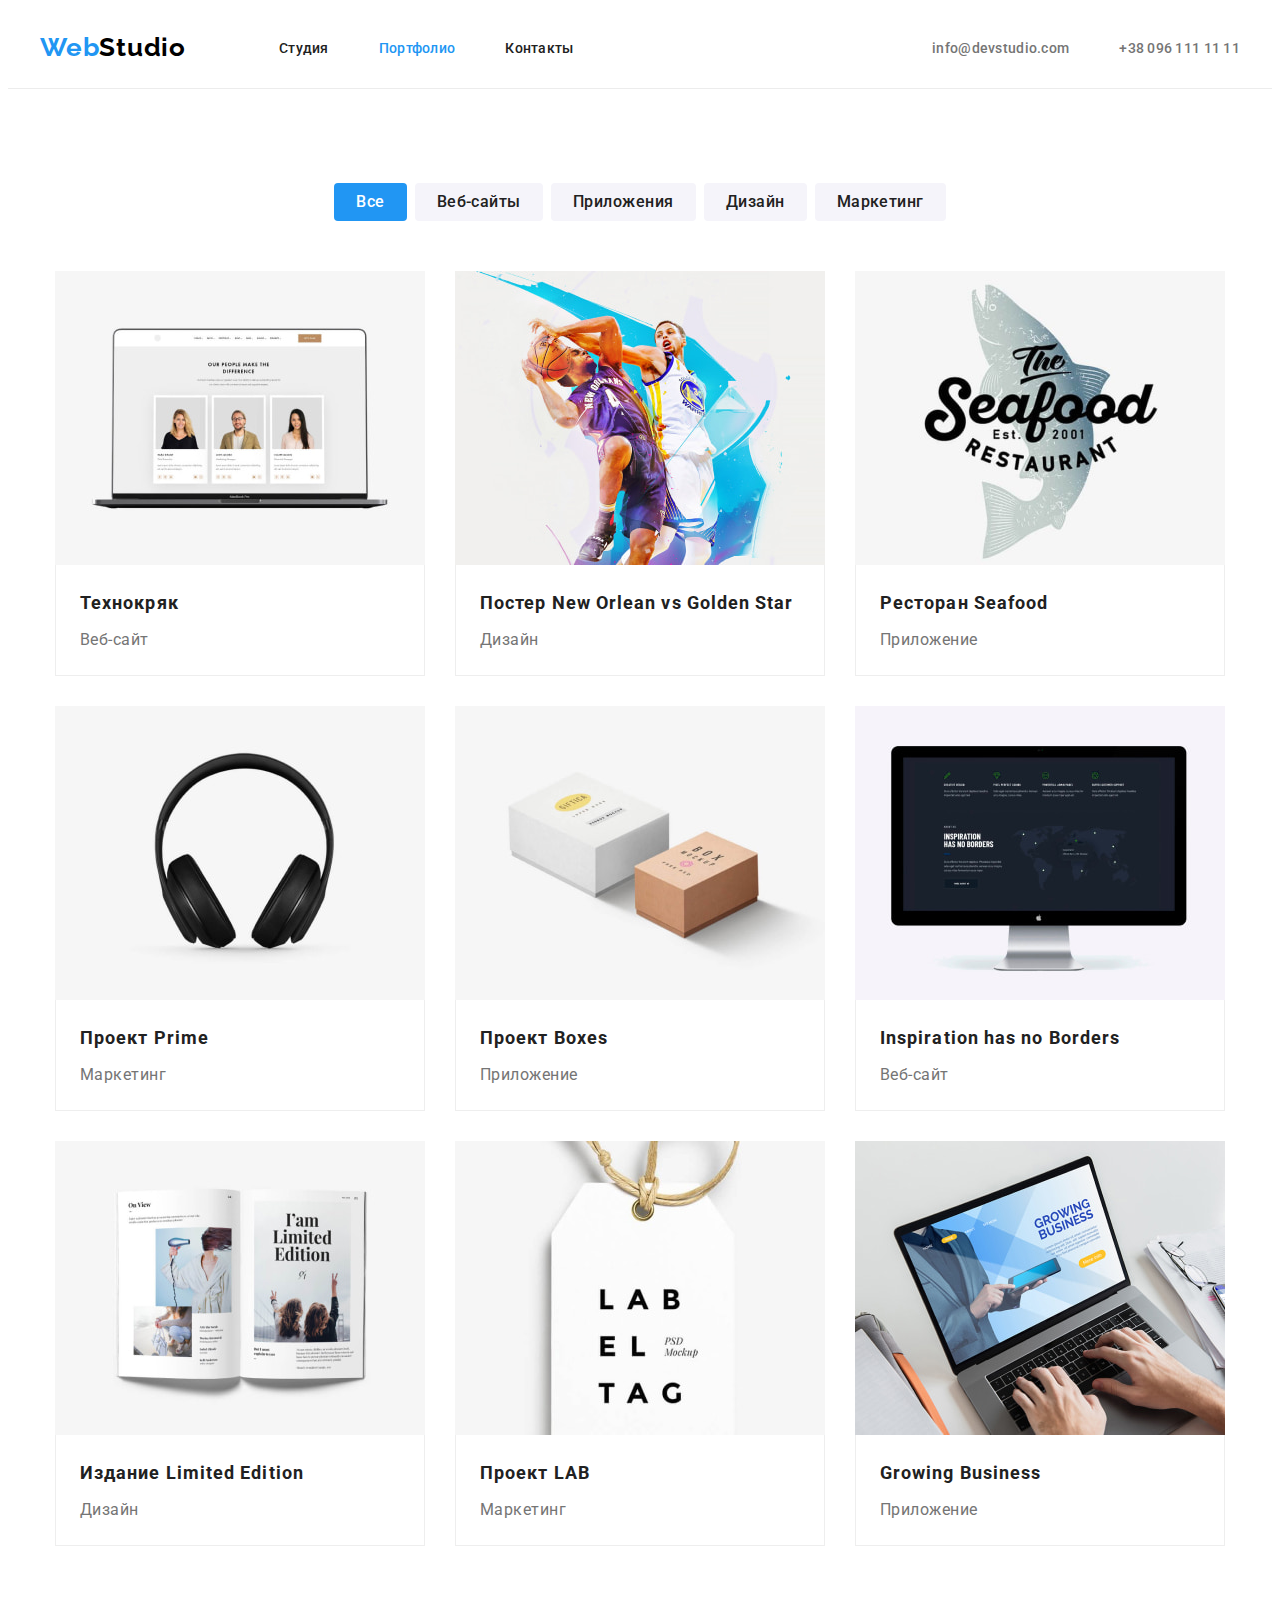
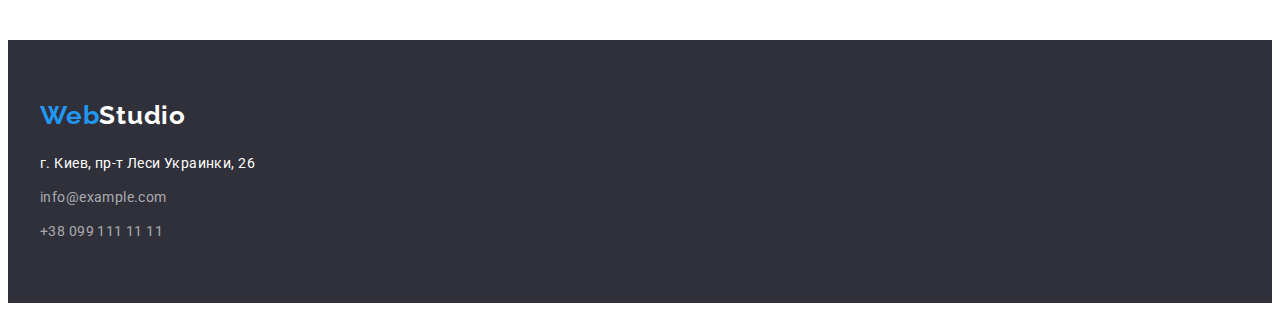
==== portfolio.html @ 7beeae67 "Initial commit" ====
<!DOCTYPE html>
<html lang="ru">
  <head>
    <meta charset="UTF-8" />
    <meta http-equiv="X-UA-Compatible" content="IE=edge" />
    <meta name="viewport" content="width=device-width, initial-scale=1.0" />
    <title>WebStudio</title>
    <!-- Normolize start -->
    <link
      rel="stylesheet"
      href="https://cdnjs.cloudflare.com/ajax/libs/modern-normalize/1.1.0/modern-normalize.min.css"
      integrity="sha512-wpPYUAdjBVSE4KJnH1VR1HeZfpl1ub8YT/NKx4PuQ5NmX2tKuGu6U/JRp5y+Y8XG2tV+wKQpNHVUX03MfMFn9Q=="
      crossorigin="anonymous"
      referrerpolicy="no-referrer"
    />
    <!-- Normolize end -->

    <!-- Fonts stars -->
    <link rel="preconnect" href="https://fonts.googleapis.com" />
    <link rel="preconnect" href="https://fonts.gstatic.com" crossorigin />
    <link
      href="https://fonts.googleapis.com/css2?family=Raleway:wght@700&family=Roboto:wght@400;500;700;900&display=swap"
      rel="stylesheet"
    />
    <link rel="stylesheet" href="./css/style.css" />
    <!-- Fonts and -->
  </head>
  <body>
    <!--Hedear section-->
    <header class="header">
      <div class="container header-container">
        <nav class="header-nav">
          <a class="logo-link link" href="./index.html"
            ><span class="logo-header-style">Web</span>Studio</a
          >
          <ul class="header-list list">
            <li class="header-item sectiontem">
              <a class="header-link link" href="./index.html">Студия</a>
            </li>
            <li class="header-item">
              <a class="header-link header-link-current link" href="#">Портфолио</a>
            </li>
            <li class="header-item">
              <a class="header-link link" href="#">Контакты</a>
            </li>
          </ul>
        </nav>

        <ul class="header-contacts list">
          <li class="contacts-item">
            <a class="contacts-link-maill link" href="mailto:info@devstudio.com"
              >info@devstudio.com</a
            >
          </li>
          <li class="contacts-item">
            <a class="contacts-link link" href="tel:+380961111111">+38 096 111 11 11</a>
          </li>
        </ul>
      </div>
    </header>
    <!-- Main section -->
    <main>
      <section class="portfolio section">
        <div class="container">
          <h1 class="visually-hidden">Примеры проектов</h1>
          <ul class="button-list list">
            <li class="button-item">
              <button class="portfolio-btn-title" type="button">Все</button>
            </li>
            <li class="button-item">
              <button class="portfolio-btn" type="button">Веб-сайты</button>
            </li>
            <li class="button-item">
              <button class="portfolio-btn" type="button">Приложения</button>
            </li>
            <li class="button-item">
              <button class="portfolio-btn" type="button">Дизайн</button>
            </li>
            <li class="button-item">
              <button class="portfolio-btn" type="button">Маркетинг</button>
            </li>
          </ul>

          <div class="container">
            <ul class="portfolio-list list">
              <li class="button-item">
                <a class="link" href="#">
                  <img
                    class="main-link"
                    src="./img/our-projecks/img11.jpg"
                    alt="Экран с открытым сайтом"
                    width="370"
                    height="294"
                  />
                  <div class="portfolio-card">
                    <h2 class="main-title-txt">Технокряк</h2>
                    <p class="main-txt">Веб-сайт</p>
                  </div></a
                >
              </li>

              <li class="button-item">
                <a class="link" href="#">
                  <img
                    class="main-link"
                    src="./img/our-projecks/img12.jpg"
                    alt="Два баскетболиста с мячом "
                    width="370"
                    height="294"
                  />
                  <div class="portfolio-card">
                    <h2 class="main-title-txt">Постер New Orlean vs Golden Star</h2>
                    <p class="main-txt">Дизайн</p>
                  </div></a
                >
              </li>

              <li class="button-item">
                <a class="link" href="#">
                  <img
                    class="main-link"
                    src="./img/our-projecks/img13.jpg"
                    alt="Изображени рыбы на логотипе"
                    width="370"
                    height="294"
                  />
                  <div class="portfolio-card">
                    <h2 class="main-title-txt">Ресторан Seafood</h2>
                    <p class="main-txt">Приложение</p>
                  </div></a
                >
              </li>

              <li class="button-item">
                <a class="link" href="#">
                  <img
                    class="main-link"
                    src="./img/our-projecks/img14.jpg"
                    alt="Наушники"
                    width="370"
                    height="294"
                  />
                  <div class="portfolio-card">
                    <h2 class="main-title-txt">Проект Prime</h2>
                    <p class="main-txt">Маркетинг</p>
                  </div></a
                >
              </li>

              <li class="button-item">
                <a class="link" href="#">
                  <img
                    class="main-link"
                    src="./img/our-projecks/img15.jpg"
                    alt="Коробки"
                    width="370"
                    height="294"
                  />
                  <div class="portfolio-card">
                    <h2 class="main-title-txt">Проект Boxes</h2>
                    <p class="main-txt">Приложение</p>
                  </div></a
                >
              </li>

              <li class="button-item">
                <a class="link" href="#">
                  <img
                    class="main-link"
                    src="./img/our-projecks/img16.jpg"
                    alt="Веб-сайт на мониторе"
                    width="370"
                    height="294"
                  />
                  <div class="portfolio-card">
                    <h2 class="main-title-txt">Inspiration has no Borders</h2>
                    <p class="main-txt">Веб-сайт</p>
                  </div></a
                >
              </li>

              <li class="button-item">
                <a class="link" href="#">
                  <img
                    class="main-link"
                    src="./img/our-projecks/img17.jpg"
                    alt="Журнал со статьями"
                    width="370"
                    height="294"
                  />
                  <div class="portfolio-card">
                    <h2 class="main-title-txt">Издание Limited Edition</h2>
                    <p class="main-txt">Дизайн</p>
                  </div></a
                >
              </li>

              <li class="button-item">
                <a class="link" href="#">
                  <img
                    class="main-link"
                    src="./img/our-projecks/img18.jpg"
                    alt="Бирка с названием компании"
                    width="370"
                    height="294"
                  />
                  <div class="portfolio-card">
                    <h2 class="main-title-txt">Проект LAB</h2>
                    <p class="main-txt">Маркетинг</p>
                  </div></a
                >
              </li>

              <li class="button-item">
                <a class="link" href="#"
                  ><img
                    class="main-link"
                    src="./img/our-projecks/img19.jpg"
                    alt="Парень работает на ноутбуке"
                  />
                  <div class="portfolio-card">
                    <h2 class="main-title-txt">Growing Business</h2>
                    <p class="main-txt">Приложение</p>
                  </div></a
                >
              </li>
            </ul>
          </div>
        </div>
      </section>
    </main>
    <!--Footer-->
    <footer class="footer">
      <div class="container">
        <a class="logo-link-footer link" href="./index.html"
          >Web<span class="logo-footer-style">Studio</span></a
        >
        <address class="contacts-adress">
          <ul class="footer-list list">
            <li class="footer-item">
              <a
                class="footer-link-adress link"
                href="https://goo.gl/maps/LD3qGKkn1cbZS82x6"
                target="_blank"
                rel="noopener noreferrer"
                >г. Киев, пр-т Леси Украинки, 26</a
              >
            </li>
            <li class="footer-item">
              <a class="footer-link link" href="mailto:info@example.com">info@example.com</a>
            </li>
            <li class="footer-item">
              <a class="footer-link link" href="tel:+380991111111">+38 099 111 11 11</a>
            </li>
          </ul>
        </address>
      </div>
    </footer>
  </body>
</html>
---- css/style.css ----
:root {
  /* ===============================Founts */
  --main-front: 'Roboto', sans-serif;
  --secondary-front: 'Raleway', sans-serif;
  /* ===============================Text colors */
  --contacts-txt-cl: rgba(255, 255, 255, 0.6);
  --maim-txt-cl: #212121;
  --p-txt-cl: #757575;
  --logo-txt-cl: #000000;
  /*=============================== bg colors */
  --dark-bg-cl: #2f303a;
  --our-team-bg-cl: #f5f4fa;
  --header-bg-cl: #ffffff;
  --button-bg-cl: #2196f3;
  --line-bg-cl: #e5e5e5;
  --button-main-bg-cl: #188ce8;
  /* ===============================Other color */
}

/* ==============================Reset styles */

h1,
h2,
h3,
h4,
h5,
h6,
p {
  margin: 0;
}
.link {
  text-decoration: none;
  color: currentColor;
}
.list {
  list-style: none;
  padding: 0;
  margin: 0;
}

body {
  font-family: var(--main-front);
  color: var(--maim-txt-cl);
  background-color: var(--header-bg-cl);
  font-size: 14px;
  letter-spacing: 0.03em;
}

.visually-hidden {
  position: absolute;
  width: 1px;
  height: 1px;
  margin: -1px;
  border: 0;
  padding: 0;

  white-space: nowrap;
  clip-path: inset(100%);
  clip: rect(0 0 0 0);
  overflow: hidden;
}
/* ==============================Base styles */

img {
  display: block;
  max-width: 100%;
  height: auto;
}

.section {
  padding-top: 94px;
  padding-bottom: 94px;
}

.container {
  width: 1200px;
  padding-left: 15px;
  padding-right: 15px;
  margin-left: auto;
  margin-right: auto;

  /* outline: 2px solid red;
  outline-offset: -2px; */
}

/* ==============================Hedear section */

.header {
  box-sizing: content-box;
  border-bottom: 1px solid #ececec;
}

.header-nav {
  margin-right: auto;
  display: flex;
  align-items: center;
}

.header-container {
  display: flex;
  align-items: center;
  padding-top: 24px;
  padding-bottom: 25px;
}

.header-list {
  display: flex;
}

.logo-link {
  font-family: var(--secondary-front);
  font-weight: 700;
  font-size: 26px;
  line-height: calc(31 / 26);
  letter-spacing: 0.03em;
  color: var(--logo-txt-cl);
  margin-right: 93px;
}

.logo-header-style {
  font-weight: 700;
  font-size: 26px;
  line-height: calc(31 / 26);
  letter-spacing: 0.03em;
  color: var(--button-bg-cl);
}

.header-item {
  margin-right: 50px;
}

.header-item:last-child {
  margin-right: 0;
}

.header-link {
  padding-top: 32px;
  padding-bottom: 32px;
  font-weight: 500;
  font-size: 14px;
  line-height: calc(16 / 14);
  letter-spacing: 0.02em;
  color: var(--maim-txt-cl);
}

.header-link:hover,
.header-link:focus,
.contacts-link-maill:hover,
.contacts-link-maill:focus,
.contacts-link:focus,
.contacts-link:hover {
  color: var(--button-bg-cl);
}

.header-link-current {
  color: var(--button-bg-cl);
}

.contacts-link {
  padding-top: 32px;
  padding-bottom: 32px;
  font-weight: 500;
  font-size: 14px;
  line-height: calc(16 / 14);
  letter-spacing: 0.02em;
  color: var(--p-txt-cl);
}

.header-contacts {
  display: flex;
}

.contacts-item + .contacts-item {
  margin-left: 50px;
}

.contacts-link-maill {
  padding-top: 32px;
  padding-bottom: 32px;
  font-weight: 500;
  font-size: 14px;
  line-height: calc(16 / 14);
  letter-spacing: 0.02em;
  color: var(--p-txt-cl);
}

/* ==============================Hero section */
.hero {
  background-color: var(--dark-bg-cl);
  text-align: center;
  padding: 200px 0;
}

.main-title {
  margin-bottom: 30px;
  margin-left: auto;
  margin-right: auto;
  font-weight: 900;
  font-size: 44px;
  width: 696px;
  line-height: calc(60 / 44);
  letter-spacing: 0.06em;
  color: var(--header-bg-cl);
  text-transform: uppercase;
}

.hero-button {
  padding-top: 10px;
  padding-right: 32px;
  padding-bottom: 10px;
  padding-left: 32px;
  font-family: inherit;
  font-weight: 700;
  font-size: 16px;
  line-height: calc(30 / 16);
  letter-spacing: 0.06em;
  color: var(--header-bg-cl);
  background-color: var(--button-bg-cl);
  cursor: pointer;
  box-shadow: 0px 4px 4px rgba(0, 0, 0, 0.15);
  border-radius: 4px;
  border: none;
}

.hero-button:hover,
.hero-button:focus {
  background-color: var(--button-main-bg-cl);
}

/* ==============================About section */

.about {
  padding-bottom: 0;
}

.about-list {
  display: flex;
  justify-content: flex-start;
  gap: 30px;
}

.about-item {
  flex-basis: 270px;
}

.about-title {
  margin-bottom: 10px;
  font-weight: 700;
  font-size: 14px;
  line-height: calc(16 / 14);
  letter-spacing: 0.03em;
  text-transform: uppercase;
  color: var(--maim-txt-cl);
}

.about-uppertitle {
  font-size: 14px;
  line-height: calc(24 / 14);
  letter-spacing: 0.03em;
  color: var(--p-txt-cl);
}

/* ==============================Our work+Our team */
.our-team {
  background-color: var(--our-team-bg-cl);
}

.our-team-item {
  background-color: var(--header-bg-cl);

  box-shadow: 0px 1px 3px rgba(0, 0, 0, 0.12), 0px 1px 1px rgba(0, 0, 0, 0.14),
    0px 2px 1px rgba(0, 0, 0, 0.2);
  border-radius: 0px 0px 4px 4px;
}

.our-work-list,
.our-team-list {
  display: flex;
  gap: 30px;
}

.our-work-title,
.team-title {
  margin-bottom: 50px;
  text-align: center;
  font-weight: 700;
  font-size: 36px;
  line-height: calc(42 / 36);
  letter-spacing: 0.03em;
  color: var(--maim-txt-cl);
}

.our-team-link {
  box-sizing: border-box;
}

.our-team-txt {
  margin-bottom: 10px;
  font-weight: 500;
  font-size: 16px;
  line-height: calc(19 / 16);
  letter-spacing: 0.03em;
  color: var(--maim-txt-cl);
}

.speciality {
  font-size: 16px;
  line-height: calc(19 / 16);
  letter-spacing: 0.03em;
  color: var(--p-txt-cl);
}

.card {
  padding: 30px 0;
  text-align: center;
}

/* ==============================Main Portfolio*/

.button-list {
  display: flex;
  justify-content: center;
  gap: 8px;
  margin-bottom: 50px;
}

.portfolio-btn {
  padding-top: 6px;
  padding-right: 22px;
  padding-bottom: 6px;
  padding-left: 22px;
  font-family: var(--main-front);
  font-weight: 500;
  font-size: 16px;
  line-height: calc(26 / 16);
  letter-spacing: 0.03em;
  color: var(--maim-txt-cl);
  background-color: var(--our-team-bg-cl);
  cursor: pointer;
  border: none;
  border-radius: 4px;
}

.portfolio-btn-title {
  padding-top: 6px;
  padding-right: 22px;
  padding-bottom: 6px;
  padding-left: 22px;
  font-family: var(--main-front);
  font-weight: 500;
  font-size: 16px;
  line-height: calc(26 / 16);
  letter-spacing: 0.03em;
  color: var(--header-bg-cl);
  background-color: var(--button-bg-cl);
  cursor: pointer;
  border: none;
  border-radius: 4px;
}

.portfolio-list {
  display: flex;
  gap: 30px;
  flex-wrap: wrap;
}

.portfolio-card {
  border-left: 1px solid #eeeeee;
  border-right: 1px solid #eeeeee;
  border-bottom: 1px solid #eeeeee;
  padding: 20px 24px;
}

.main-txt {
  font-size: 16px;
  line-height: calc(30 / 16);
  letter-spacing: 0.03em;
  color: var(--p-txt-cl);
}
.main-title-txt {
  font-weight: 700;
  font-size: 18px;
  line-height: calc(36 / 18);
  letter-spacing: 0.06em;
  color: var(--maim-txt-cl);
  margin-bottom: 4px;
}

.portfolio-btn:hover,
.portfolio-btn:focus {
  background-color: var(--button-bg-cl);
  color: var(--header-bg-cl);
}

/* ==============================Footer */
.logo-link-footer {
  font-family: var(--secondary-front);
  font-weight: 700;
  font-size: 26px;
  line-height: calc(31 / 26);
  letter-spacing: 0.03em;
  color: var(--button-bg-cl);
}

.logo-footer-style {
  font-weight: 700;
  font-size: 26px;
  line-height: calc(31 / 26);
  letter-spacing: 0.03em;
  color: var(--header-bg-cl);
}

.footer {
  background-color: var(--dark-bg-cl);
  padding-top: 60px;
  padding-bottom: 60px;
}

.footer-item {
  margin-bottom: 10px;
}

.footer-item:last-child {
  margin: 0;
}

.footer-link-adress {
  font-weight: 400;
  font-size: 14px;
  line-height: calc(24 / 14);
  letter-spacing: 0.03em;
  color: var(--header-bg-cl);
}

.footer-link {
  font-weight: 400;
  font-size: 14px;
  line-height: calc(24 / 14);
  letter-spacing: 0.03em;
  color: var(--contacts-txt-cl);
}

.contacts-adress {
  font-style: normal;
  margin-top: 20px;
}

.footer-link:hover,
.footer-link:focus {
  color: var(--header-bg-cl);
}
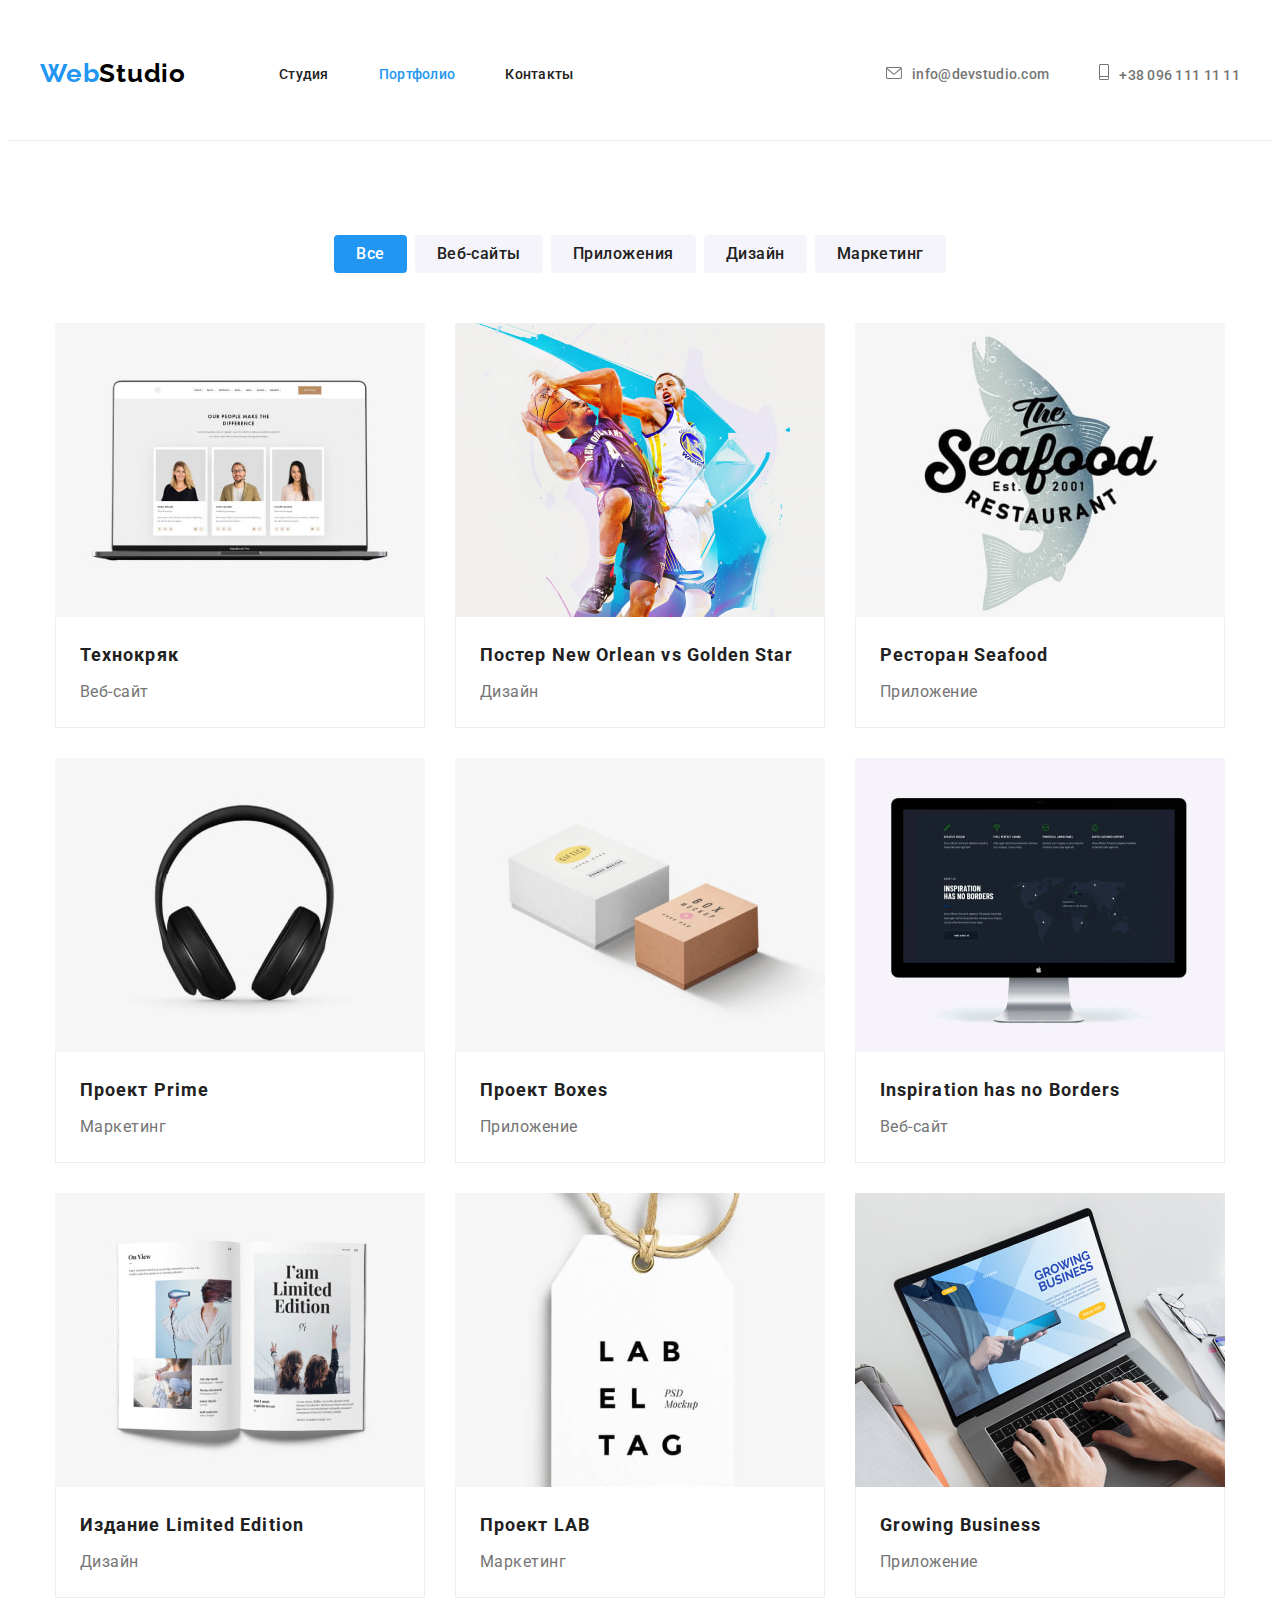
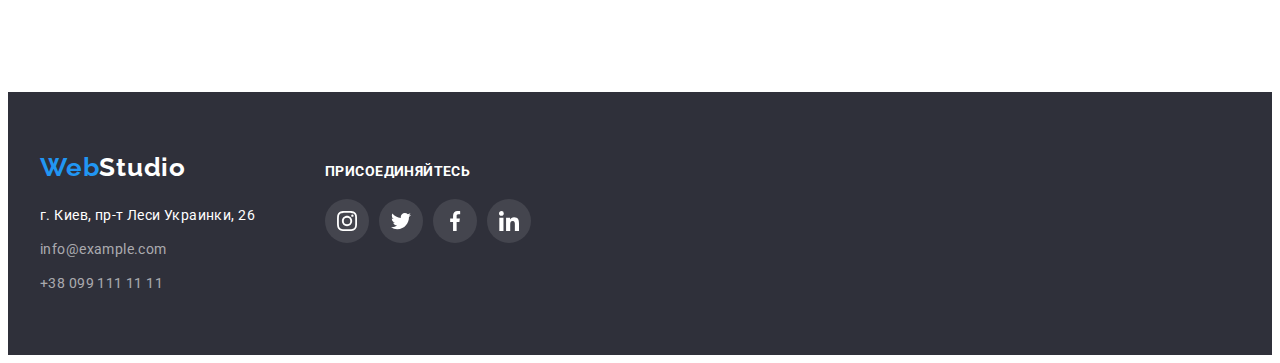
==== commit 885b5c94: "Дз 4 первая проверка" ====
--- a/portfolio.html
+++ b/portfolio.html
@@ -49,11 +49,17 @@
         <ul class="header-contacts list">
           <li class="contacts-item">
             <a class="contacts-link-maill link" href="mailto:info@devstudio.com"
+              ><svg class="header-icons" width="16" height="12">
+                <use href="./img/icons.svg#icon-envelope"></use></svg
               >info@devstudio.com</a
             >
           </li>
           <li class="contacts-item">
-            <a class="contacts-link link" href="tel:+380961111111">+38 096 111 11 11</a>
+            <a class="contacts-link link" href="tel:+380961111111">
+              <svg class="header-icons" width="10" height="16">
+                <use href="./img/icons.svg#icon-vector"></use></svg
+              >+38 096 111 11 11</a
+            >
           </li>
         </ul>
       </div>
@@ -231,29 +237,80 @@
     </main>
     <!--Footer-->
     <footer class="footer">
-      <div class="container">
-        <a class="logo-link-footer link" href="./index.html"
-          >Web<span class="logo-footer-style">Studio</span></a
-        >
-        <address class="contacts-adress">
-          <ul class="footer-list list">
-            <li class="footer-item">
+      <div class="container footer-container">
+        <div class="footer-address">
+          <a class="logo-link-footer link" href="./index.html"
+            >Web<span class="logo-footer-style">Studio</span></a
+          >
+          <address class="contacts-adress">
+            <ul class="footer-list list">
+              <li class="footer-item">
+                <a
+                  class="footer-link-adress link"
+                  href="https://goo.gl/maps/LD3qGKkn1cbZS82x6"
+                  target="_blank"
+                  rel="noopener noreferrer"
+                  >г. Киев, пр-т Леси Украинки, 26</a
+                >
+              </li>
+              <li class="footer-item">
+                <a class="footer-link link" href="mailto:info@example.com">info@example.com</a>
+              </li>
+              <li class="footer-item">
+                <a class="footer-link link" href="tel:+380991111111">+38 099 111 11 11</a>
+              </li>
+            </ul>
+          </address>
+        </div>
+        <div class="footer-icons">
+          <h2 class="footer-icons-txt">присоединяйтесь</h2>
+          <ul class="footer-icons-list list">
+            <li class="footer-icons-item">
               <a
-                class="footer-link-adress link"
-                href="https://goo.gl/maps/LD3qGKkn1cbZS82x6"
+                class="footer-icons-link"
+                href="#"
                 target="_blank"
                 rel="noopener noreferrer"
-                >г. Киев, пр-т Леси Украинки, 26</a
-              >
-            </li>
-            <li class="footer-item">
-              <a class="footer-link link" href="mailto:info@example.com">info@example.com</a>
-            </li>
-            <li class="footer-item">
-              <a class="footer-link link" href="tel:+380991111111">+38 099 111 11 11</a>
+                aria-label="instagream"
+                ><svg class="footer-icon" width="20" height="20">
+                  <use href="./img/icons.svg#icon-instagram"></use></svg
+              ></a>
+            </li>
+            <li>
+              <a
+                class="footer-icons-link"
+                href="#"
+                target="_blank"
+                rel="noopener noreferrer"
+                aria-label="twitter"
+                ><svg class="footer-icon" width="20" height="20">
+                  <use href="./img/icons.svg#icon-twitter"></use></svg
+              ></a>
+            </li>
+            <li>
+              <a
+                class="footer-icons-link"
+                href="#"
+                target="_blank"
+                rel="noopener noreferrer"
+                aria-label="facebook"
+                ><svg class="footer-icon" width="20" height="20">
+                  <use href="./img/icons.svg#icon-facebook"></use></svg
+              ></a>
+            </li>
+            <li>
+              <a
+                class="footer-icons-link"
+                href="#"
+                target="_blank"
+                rel="noopener noreferrer"
+                aria-label="linkedin"
+                ><svg class="footer-icon" width="20" height="20">
+                  <use href="./img/icons.svg#icon-linkedin"></use></svg
+              ></a>
             </li>
           </ul>
-        </address>
+        </div>
       </div>
     </footer>
   </body>
--- a/css/style.css
+++ b/css/style.css
@@ -14,6 +14,7 @@
   --button-bg-cl: #2196f3;
   --line-bg-cl: #e5e5e5;
   --button-main-bg-cl: #188ce8;
+  --icons-bg-cl: #afb1b8;
   /* ===============================Other color */
 }
 
@@ -78,9 +79,6 @@
   padding-right: 15px;
   margin-left: auto;
   margin-right: auto;
-
-  /* outline: 2px solid red;
-  outline-offset: -2px; */
 }
 
 /* ==============================Hedear section */
@@ -168,10 +166,16 @@
 
 .header-contacts {
   display: flex;
+  align-items: center;
 }
 
 .contacts-item + .contacts-item {
   margin-left: 50px;
+}
+
+.contacts-item {
+  display: flex;
+  align-items: center;
 }
 
 .contacts-link-maill {
@@ -185,8 +189,19 @@
 }
 
 /* ==============================Hero section */
+.hero-overley {
+  max-width: 1600px;
+  height: 600px;
+  background-image: url(../img/hero/img-hero.jpg);
+  background-color: rgba(47, 48, 58, 0.4);
+  background-repeat: no-repeat;
+  background-position: center;
+  background-size: cover;
+  margin-left: auto;
+  margin-right: auto;
+}
+
 .hero {
-  background-color: var(--dark-bg-cl);
   text-align: center;
   padding: 200px 0;
 }
@@ -242,8 +257,8 @@
 .about-item {
   flex-basis: 270px;
 }
-
 .about-title {
+  margin-top: 30px;
   margin-bottom: 10px;
   font-weight: 700;
   font-size: 14px;
@@ -280,7 +295,8 @@
 }
 
 .our-work-title,
-.team-title {
+.team-title,
+.our-clients-title {
   margin-bottom: 50px;
   text-align: center;
   font-weight: 700;
@@ -304,6 +320,7 @@
 }
 
 .speciality {
+  margin-bottom: 16px;
   font-size: 16px;
   line-height: calc(19 / 16);
   letter-spacing: 0.03em;
@@ -392,6 +409,48 @@
   color: var(--header-bg-cl);
 }
 
+.button-item:focus,
+.button-item:hover {
+  box-shadow: 0px 1px 1px rgba(0, 0, 0, 0.12), 0px 4px 4px rgba(0, 0, 0, 0.06),
+    1px 4px 6px rgba(0, 0, 0, 0.16);
+}
+
+/* ===========================Our clients */
+
+.our-clients-list {
+  display: flex;
+  align-items: center;
+  justify-content: center;
+  gap: 30px;
+}
+
+.our-clients-image {
+  display: flex;
+  align-items: center;
+  justify-content: center;
+  width: 170px;
+  height: 92px;
+  border: 1px solid var(--icons-bg-cl);
+  border-radius: 4px;
+}
+
+.our-clients-icon {
+  fill: var(--icons-bg-cl);
+}
+
+.our-clients-image:hover,
+.our-clients-image:focus {
+  border: 1px solid var(--button-bg-cl);
+}
+
+.our-clients-image:hover .our-clients-icon {
+  fill: var(--button-bg-cl);
+}
+
+.our-clients-image:focus .socials-icon {
+  fill: var(--button-bg-cl);
+}
+
 /* ==============================Footer */
 .logo-link-footer {
   font-family: var(--secondary-front);
@@ -415,11 +474,16 @@
   padding-top: 60px;
   padding-bottom: 60px;
 }
-
+.footer-container {
+  display: flex;
+  align-items: baseline;
+}
+.contacts-adress {
+  margin-right: 70px;
+}
 .footer-item {
   margin-bottom: 10px;
 }
-
 .footer-item:last-child {
   margin: 0;
 }
@@ -449,3 +513,94 @@
 .footer-link:focus {
   color: var(--header-bg-cl);
 }
+
+/* ================================Socials icons */
+.socials {
+  display: flex;
+  justify-content: center;
+  gap: 10px;
+}
+
+.socials-link {
+  display: flex;
+  align-items: center;
+  justify-content: center;
+  width: 44px;
+  height: 44px;
+  background-color: var(--header-bg-cl);
+  border-radius: 50%;
+}
+
+.socials-icon {
+  fill: var(--icons-bg-cl);
+}
+
+.socials-link:hover,
+.socials-link:focus {
+  background-color: var(--button-bg-cl);
+}
+
+.socials-link:hover .socials-icon {
+  fill: var(--header-bg-cl);
+}
+
+.socials-link:focus .socials-icon {
+  fill: var(--header-bg-cl);
+}
+
+/* =====================================Image About section  */
+
+.about-image {
+  display: block;
+  width: 270px;
+  height: 120px;
+
+  background-color: var(--our-team-bg-cl);
+  border-radius: 4px;
+}
+
+.about-image {
+  display: flex;
+  justify-content: center;
+  align-items: center;
+}
+
+/* ===========================================Header-icons */
+.header-icons {
+  fill: currentColor;
+  margin-right: 10px;
+}
+
+/*=========================================== Footer-icons */
+
+.footer-icons-list {
+  display: flex;
+  gap: 10px;
+}
+
+.footer-icons-txt {
+  margin-bottom: 20px;
+  font-size: 14px;
+  line-height: calc(16 / 14);
+  text-transform: uppercase;
+  color: var(--header-bg-cl);
+}
+
+.footer-icons-link {
+  display: flex;
+  align-items: center;
+  justify-content: center;
+  width: 44px;
+  height: 44px;
+  background-color: rgba(255, 255, 255, 0.1);
+  border-radius: 50%;
+}
+
+.footer-icon {
+  fill: var(--header-bg-cl);
+}
+
+.footer-icons-link:hover,
+.footer-icons-link:focus {
+  background-color: var(--button-bg-cl);
+}
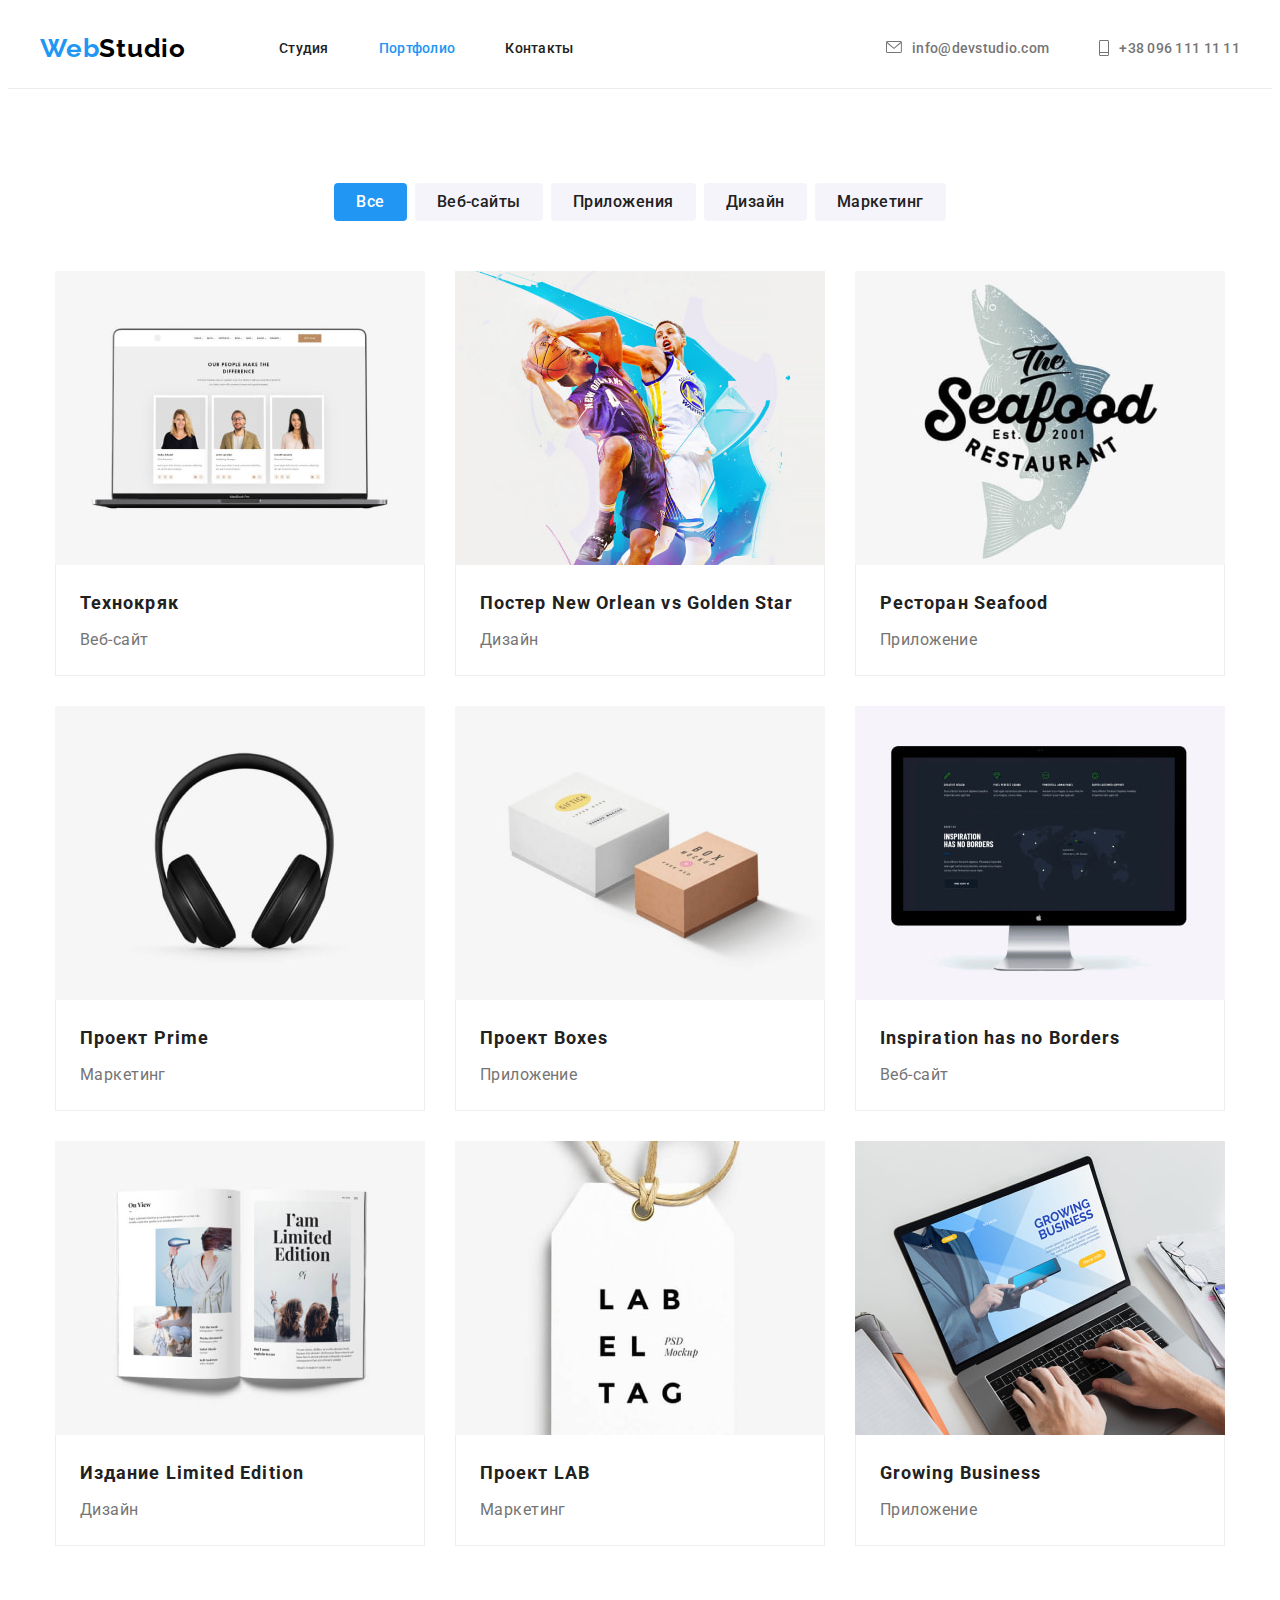
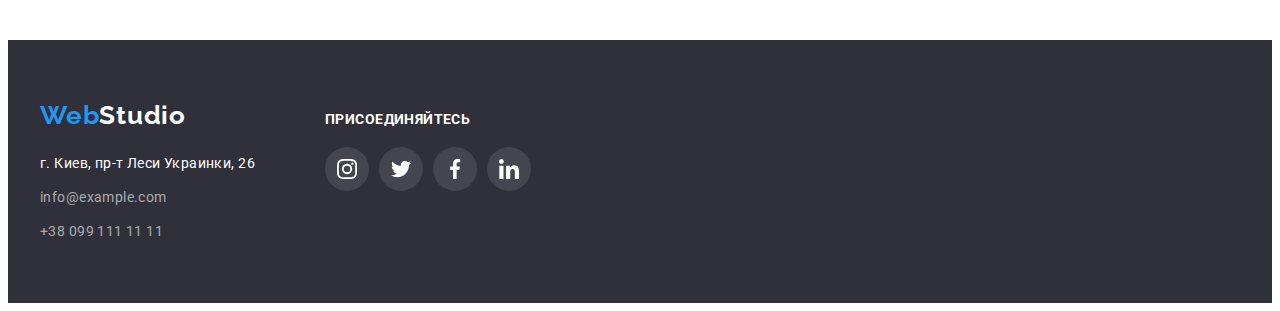
==== commit ce3af525: "Исправления ошибок в css" ====
--- a/portfolio.html
+++ b/portfolio.html
@@ -89,8 +89,8 @@
 
           <div class="container">
             <ul class="portfolio-list list">
-              <li class="button-item">
-                <a class="link" href="#">
+              <li class="portfolio-item">
+                <a class="portfolio-link link" href="#">
                   <img
                     class="main-link"
                     src="./img/our-projecks/img11.jpg"
@@ -105,8 +105,8 @@
                 >
               </li>
 
-              <li class="button-item">
-                <a class="link" href="#">
+              <li class="portfolio-item">
+                <a class="portfolio-link link" href="#">
                   <img
                     class="main-link"
                     src="./img/our-projecks/img12.jpg"
@@ -121,8 +121,8 @@
                 >
               </li>
 
-              <li class="button-item">
-                <a class="link" href="#">
+              <li class="portfolio-item">
+                <a class="portfolio-link link" href="#">
                   <img
                     class="main-link"
                     src="./img/our-projecks/img13.jpg"
@@ -137,8 +137,8 @@
                 >
               </li>
 
-              <li class="button-item">
-                <a class="link" href="#">
+              <li class="portfolio-item">
+                <a class="portfolio-link link" href="#">
                   <img
                     class="main-link"
                     src="./img/our-projecks/img14.jpg"
@@ -153,8 +153,8 @@
                 >
               </li>
 
-              <li class="button-item">
-                <a class="link" href="#">
+              <li class="portfolio-item">
+                <a class="portfolio-link link" href="#">
                   <img
                     class="main-link"
                     src="./img/our-projecks/img15.jpg"
@@ -169,8 +169,8 @@
                 >
               </li>
 
-              <li class="button-item">
-                <a class="link" href="#">
+              <li class="portfolio-item">
+                <a class="portfolio-link link" href="#">
                   <img
                     class="main-link"
                     src="./img/our-projecks/img16.jpg"
@@ -185,8 +185,8 @@
                 >
               </li>
 
-              <li class="button-item">
-                <a class="link" href="#">
+              <li class="portfolio-item">
+                <a class="portfolio-link link" href="#">
                   <img
                     class="main-link"
                     src="./img/our-projecks/img17.jpg"
@@ -201,8 +201,8 @@
                 >
               </li>
 
-              <li class="button-item">
-                <a class="link" href="#">
+              <li class="portfolio-item">
+                <a class="portfolio-link link" href="#">
                   <img
                     class="main-link"
                     src="./img/our-projecks/img18.jpg"
@@ -217,8 +217,8 @@
                 >
               </li>
 
-              <li class="button-item">
-                <a class="link" href="#"
+              <li class="portfolio-item">
+                <a class="portfolio-link link" href="#"
                   ><img
                     class="main-link"
                     src="./img/our-projecks/img19.jpg"
--- a/css/style.css
+++ b/css/style.css
@@ -84,7 +84,6 @@
 /* ==============================Hedear section */
 
 .header {
-  box-sizing: content-box;
   border-bottom: 1px solid #ececec;
 }
 
@@ -97,8 +96,6 @@
 .header-container {
   display: flex;
   align-items: center;
-  padding-top: 24px;
-  padding-bottom: 25px;
 }
 
 .header-list {
@@ -155,6 +152,8 @@
 }
 
 .contacts-link {
+  display: flex;
+  align-items: center;
   padding-top: 32px;
   padding-bottom: 32px;
   font-weight: 500;
@@ -174,7 +173,6 @@
 }
 
 .contacts-item {
-  display: flex;
   align-items: center;
 }
 
@@ -391,7 +389,6 @@
 .main-txt {
   font-size: 16px;
   line-height: calc(30 / 16);
-  letter-spacing: 0.03em;
   color: var(--p-txt-cl);
 }
 .main-title-txt {
@@ -403,28 +400,36 @@
   margin-bottom: 4px;
 }
 
+.portfolio-link {
+  display: block;
+}
+
+.portfolio-link:focus,
+.portfolio-link:hover {
+  box-shadow: 0px 1px 1px rgba(0, 0, 0, 0.12), 0px 4px 4px rgba(0, 0, 0, 0.06),
+    1px 4px 6px rgba(0, 0, 0, 0.16);
+}
+
 .portfolio-btn:hover,
 .portfolio-btn:focus {
   background-color: var(--button-bg-cl);
   color: var(--header-bg-cl);
 }
 
-.button-item:focus,
-.button-item:hover {
-  box-shadow: 0px 1px 1px rgba(0, 0, 0, 0.12), 0px 4px 4px rgba(0, 0, 0, 0.06),
-    1px 4px 6px rgba(0, 0, 0, 0.16);
+.portfolio-btn:focus,
+.portfolio-btn:hover {
+  box-shadow: 0px 3px 1px rgba(0, 0, 0, 0.1), 0px 1px 2px rgba(0, 0, 0, 0.08),
+    0px 2px 2px rgba(0, 0, 0, 0.12);
 }
 
 /* ===========================Our clients */
 
 .our-clients-list {
   display: flex;
-  align-items: center;
-  justify-content: center;
   gap: 30px;
 }
 
-.our-clients-image {
+.our-clients-link {
   display: flex;
   align-items: center;
   justify-content: center;
@@ -432,22 +437,24 @@
   height: 92px;
   border: 1px solid var(--icons-bg-cl);
   border-radius: 4px;
+  color: var(--icons-bg-cl);
 }
 
 .our-clients-icon {
-  fill: var(--icons-bg-cl);
-}
-
-.our-clients-image:hover,
-.our-clients-image:focus {
+  fill: currentColor;
+}
+
+.our-clients-link:hover,
+.our-clients-link:focus {
   border: 1px solid var(--button-bg-cl);
-}
-
-.our-clients-image:hover .our-clients-icon {
+  color: var(--button-bg-cl);
+}
+
+.our-clients-link:hover .our-clients-icon {
   fill: var(--button-bg-cl);
 }
 
-.our-clients-image:focus .socials-icon {
+.our-clients-link:focus .socials-icon {
   fill: var(--button-bg-cl);
 }
 
@@ -478,9 +485,7 @@
   display: flex;
   align-items: baseline;
 }
-.contacts-adress {
-  margin-right: 70px;
-}
+
 .footer-item {
   margin-bottom: 10px;
 }
@@ -529,23 +534,17 @@
   height: 44px;
   background-color: var(--header-bg-cl);
   border-radius: 50%;
+  color: var(--icons-bg-cl);
 }
 
 .socials-icon {
-  fill: var(--icons-bg-cl);
+  fill: currentColor;
 }
 
 .socials-link:hover,
 .socials-link:focus {
   background-color: var(--button-bg-cl);
-}
-
-.socials-link:hover .socials-icon {
-  fill: var(--header-bg-cl);
-}
-
-.socials-link:focus .socials-icon {
-  fill: var(--header-bg-cl);
+  color: var(--header-bg-cl);
 }
 
 /* =====================================Image About section  */
@@ -584,6 +583,10 @@
   line-height: calc(16 / 14);
   text-transform: uppercase;
   color: var(--header-bg-cl);
+}
+
+.footer-address {
+  margin-right: 70px;
 }
 
 .footer-icons-link {
@@ -594,13 +597,15 @@
   height: 44px;
   background-color: rgba(255, 255, 255, 0.1);
   border-radius: 50%;
+  color: var(--header-bg-cl);
 }
 
 .footer-icon {
-  fill: var(--header-bg-cl);
+  fill: currentColor;
 }
 
 .footer-icons-link:hover,
 .footer-icons-link:focus {
   background-color: var(--button-bg-cl);
-}
+  color: var(--header-bg-cl);
+}
